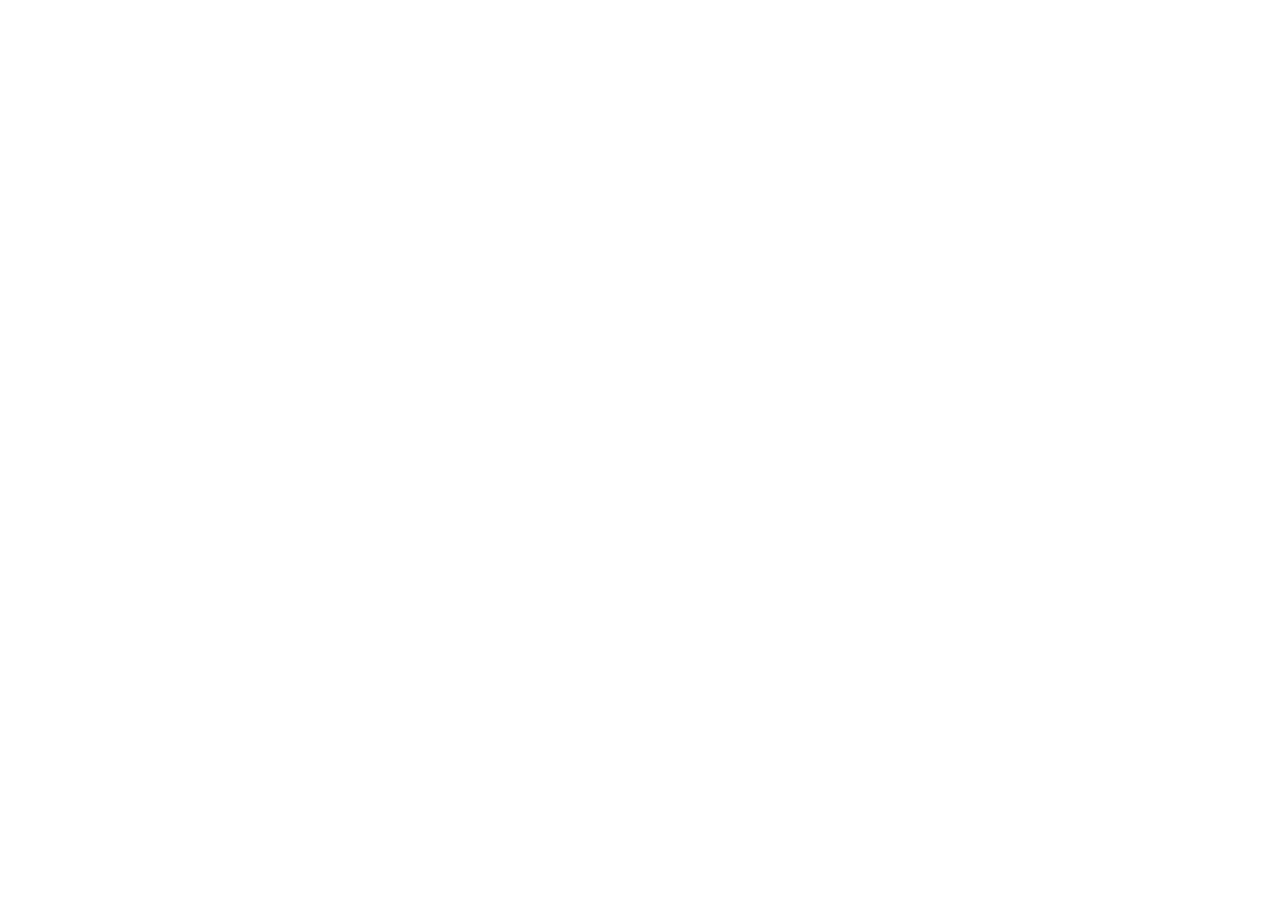
==== cardapio.html @ 144832c1 "Inicio cafeteria" ====
<!DOCTYPE html>
<html lang="pt-br">
<head>
    <meta charset="UTF-8">
    <meta name="viewport" content="width=device-width, initial-scale=1.0">
    <title>Cardápio - Cafeteria</title>
</head>
<body>
    <header>
        
    </header>
    
</body>
</html>
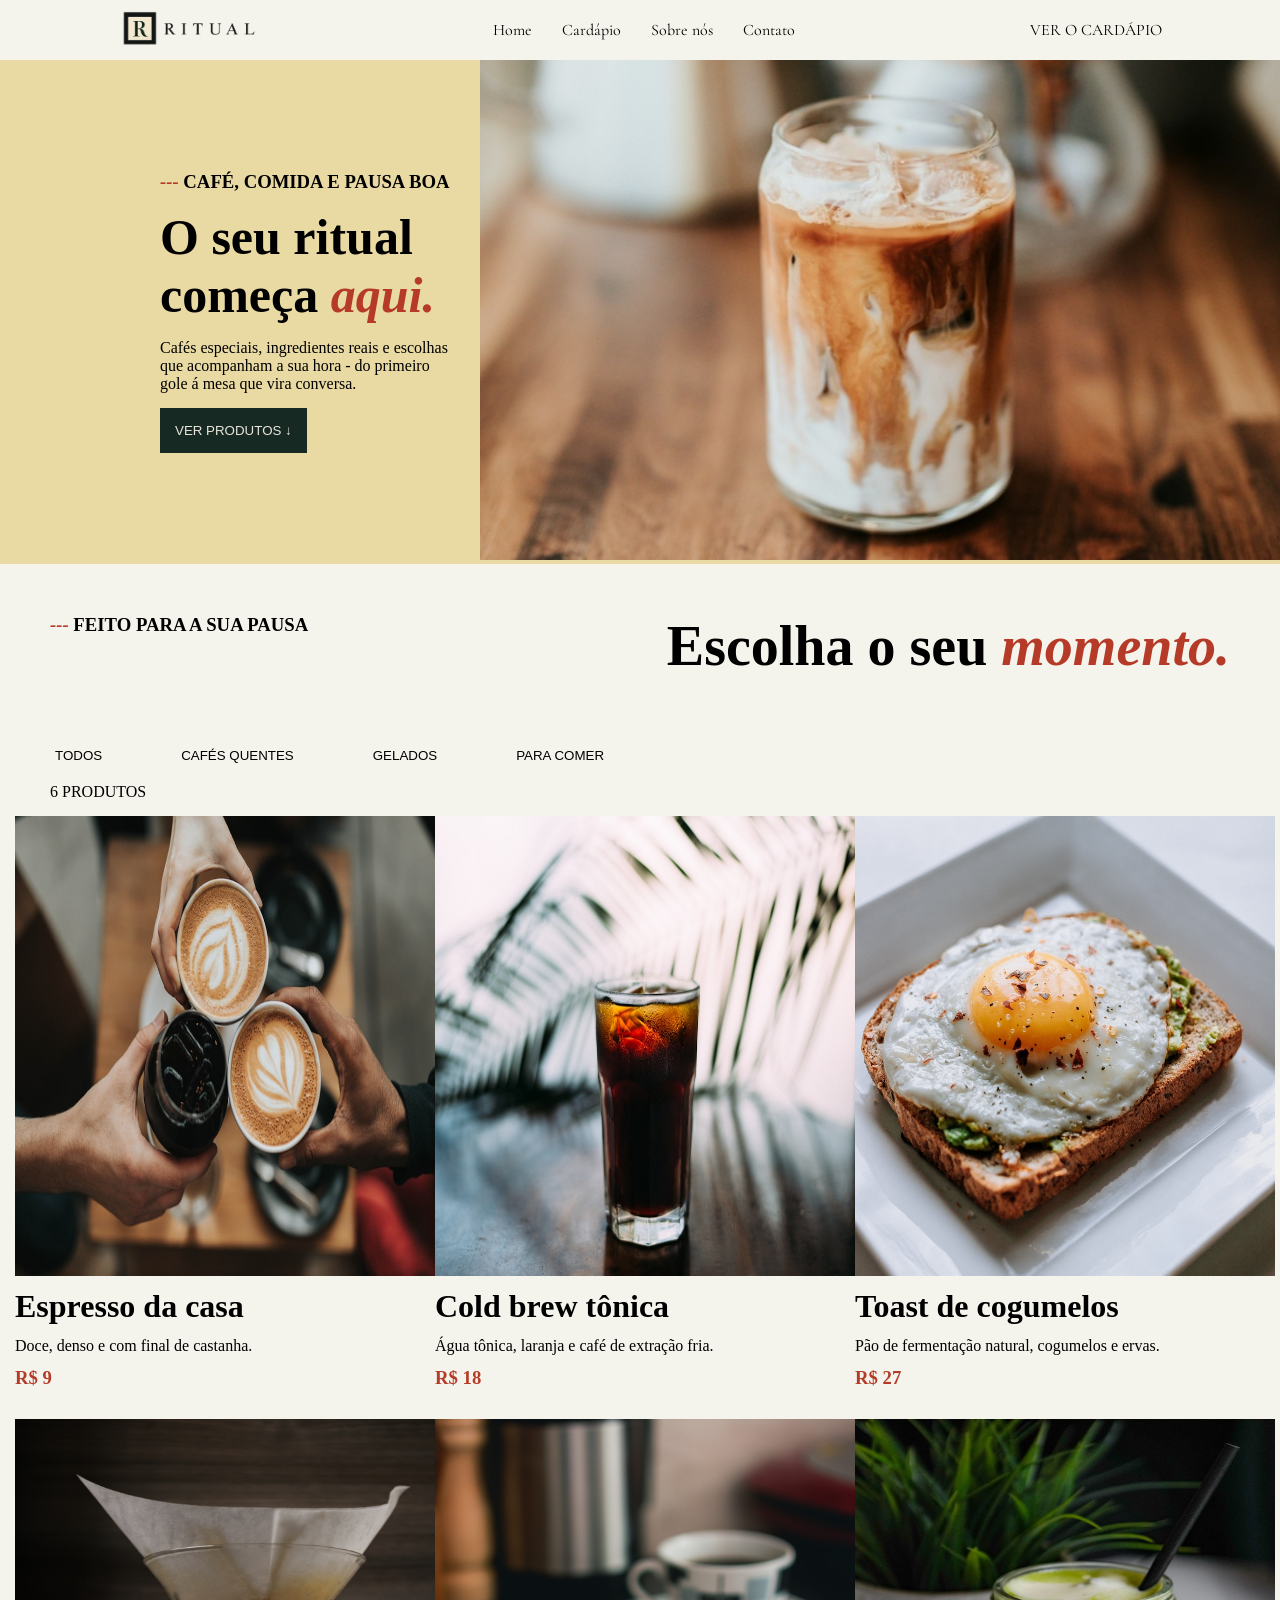
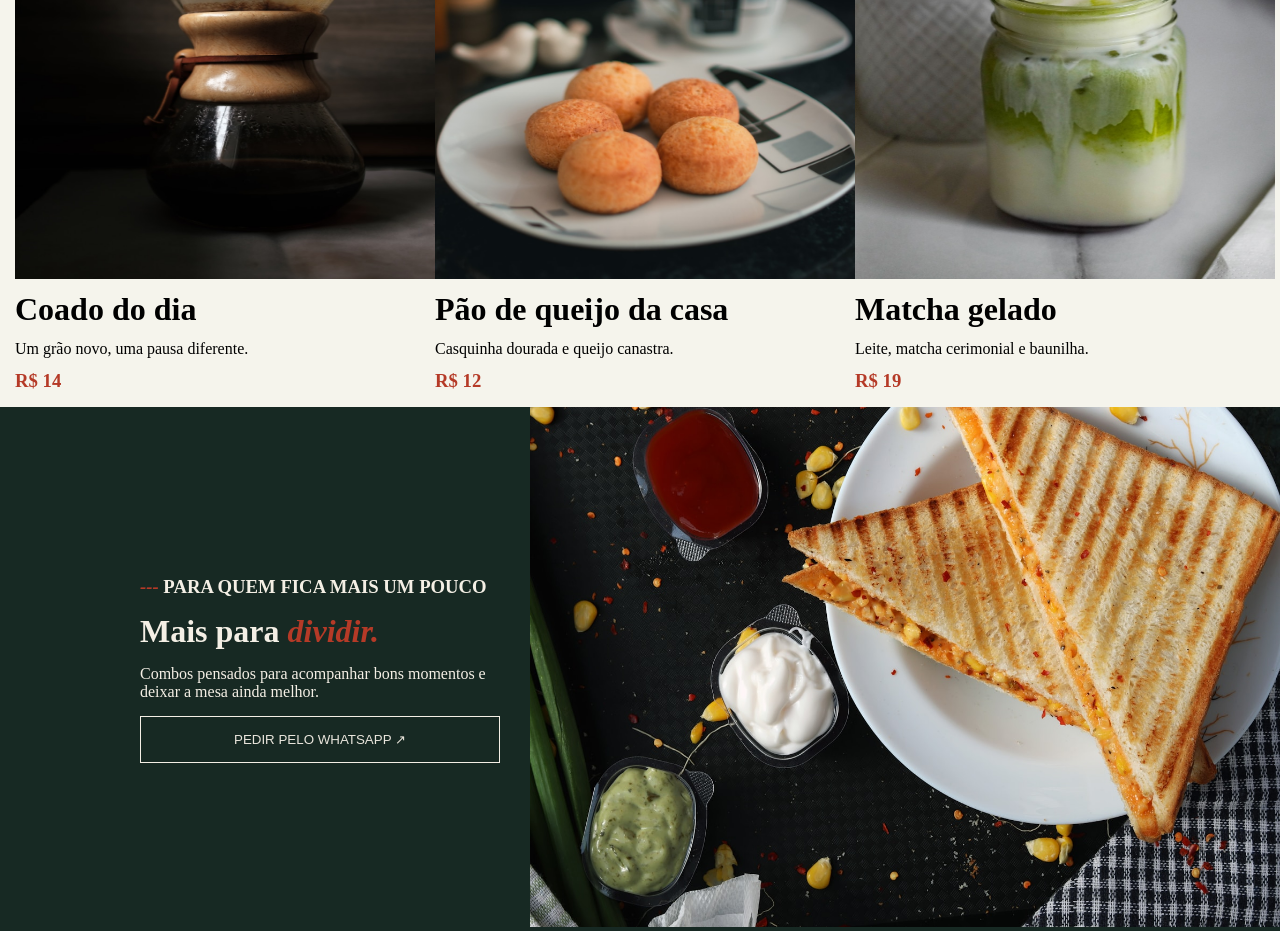
==== commit 013dfe21: "Hero e cardapio finalizado" ====
--- a/cardapio.html
+++ b/cardapio.html
@@ -3,12 +3,105 @@
 <head>
     <meta charset="UTF-8">
     <meta name="viewport" content="width=device-width, initial-scale=1.0">
+    <link rel="stylesheet" href="cardapio.css">
+    <link rel="preconnect" href="https://fonts.googleapis.com">
+<link rel="preconnect" href="https://fonts.gstatic.com" crossorigin>
+<link href="https://fonts.googleapis.com/css2?family=Cormorant+Garamond:ital,wght@0,300..700;1,300.
+.700&family=Montserrat:ital,wght@0,100..900;1,100..900&family=Poppins:ital,wght@0,100;0,200;0,300;0,
+400;0,500;0,600;0,700;0,800;0,900;1,100;1,200;1,300;1,400;1,500;1,600;1,700;1,800;1,900&display=swap"
+ rel="stylesheet">
     <title>Cardápio - Cafeteria</title>
 </head>
 <body>
     <header>
-        
+           <img src="images/logo header_ cafeteria.png" alt="logo">
+        <div class="cabecalho">
+            <a class="ativo" href="#">Home</a>
+            <a href="#">Cardápio</a>
+            <a href="#">Sobre nós</a>
+            <a href="#">Contato</a>
+        </div>
+        <a class="ver" href="#">VER O CARDÁPIO</a>
     </header>
-    
+    <div class="hero">
+        <div class="inicio">
+            <h3><i>---</i> CAFÉ, COMIDA E PAUSA BOA</h3>
+            <h1 class="linha">O seu ritual começa <i>aqui.</i></h1>
+            <p class="paragrafo">Cafés especiais, ingredientes reais e escolhas que acompanham a sua hora - do primeiro gole á mesa que vira conversa.</p>
+            <button>VER PRODUTOS ↓</button>
+        </div>
+
+        <div class="cafe">
+            <img src="images/img_cafe_cardapio.jpeg" alt="">
+        </div>
+    </div>
+    <!-- começo cardapio -->
+    <div class="cabeca">
+        <h3><i>---</i> FEITO PARA A SUA PAUSA</h3>
+        <h1>Escolha o seu <i>momento.</i></h1>
+    </div>
+    <div class="catalogo">
+        <button class="botao">TODOS</button>
+        <button class="botao">CAFÉS QUENTES</button>
+        <button class="botao">GELADOS</button>
+        <button class="botao">PARA COMER</button>
+
+        <p class="prod">6 PRODUTOS</p>
+        <div class="itens">
+            <div class="card1">
+                <img src="images/product-espresso.jpg" alt="">
+                <h1>Espresso da casa</h1>
+                <p>Doce, denso e com final de castanha.</p>
+                <h3>R$ 9</h3>
+            </div>
+            <div class="card2">
+                <img src="images/product-cold-brew-tonica.jpg" alt="">
+                <h1>Cold brew tônica</h1>
+                <p>Água tônica, laranja e café de extração fria.</p>
+                <h3>R$ 18</h3>
+            </div>
+            <div class="card3">
+                <img src="images/product-toast-cogumelos.jpg" alt="">
+                <h1>Toast de cogumelos</h1>
+                <p>Pão de fermentação natural, cogumelos e ervas.</p>
+                <h3>R$ 27</h3>
+            </div>
+        </div>
+        <div class="itens">
+            <div class="card1">
+                <img src="images/product-coado.jpg" alt="">
+                <h1>Coado do dia</h1>
+                <p>Um grão novo, uma pausa diferente.</p>
+                <h3>R$ 14</h3>
+            </div>
+            <div class="card2">
+                <img src="images/product-pao-de-queijo.jpg" alt="">
+                <h1>Pão de queijo da casa</h1>
+                <p>Casquinha dourada e queijo canastra.</p>
+                <h3>R$ 12</h3>
+            </div>
+            <div class="card3">
+                <img src="images/product-matcha.jpg" alt="">
+                <h1>Matcha gelado</h1>
+                <p>Leite, matcha cerimonial e baunilha.</p>
+                <h3>R$ 19</h3>
+            </div>
+        </div>
+    </div>
+    <div class="final">
+        <div class="text">
+             <h3><i>---</i> PARA QUEM FICA MAIS UM POUCO</h3>
+             <h1 class="linha">Mais para <i>dividir.</i></h1>
+             <p class="paragrafo">Combos pensados para acompanhar bons momentos e deixar a mesa ainda melhor.</p>
+             <button>PEDIR PELO WHATSAPP ↗</button>
+         </div>
+
+         <div class="imagem">
+             <img src="images/share-table.jpg" alt="">
+         </div>
+    </div>
+    <footer>
+
+    </footer>
 </body>
 </html>
--- a/cardapio.css
+++ b/cardapio.css
@@ -0,0 +1,172 @@
+*{
+    margin: 0%;
+    padding: 0%;
+}
+
+/*
+ CORES:
+    color - Bege escuro: #E8D8A3;
+    color - Verde escuro: #152722;
+    color - Bege claro: #F5F4EC;
+    color - Azul claro: #82B5C2;
+    color - Laranja escuro: #AE3A25;
+*/
+.body{
+    font-family: 'Cormorant Garamond', serif;
+}
+
+header{
+    display: flex;
+    justify-content: space-around;
+    align-items: center;
+    background-color: #F5F4EC;
+    width: 100%;
+    height: 60px;
+    font-family: 'Cormorant Garamond', serif;
+    
+    img{
+        width: 140px;
+    }
+
+    .cabecalho{
+        display: flex;
+        gap: 30px;
+        a{
+            color: black;
+            font-weight: 400;
+            text-decoration: none;
+
+            &:hover{
+                color: #AE3A25;
+                transition: 0.3s;
+                text-decoration: underline;
+             }
+        }
+    }
+
+    .ver{
+        color: black;
+        text-decoration: none;
+        font-weight: 400;
+    }
+}
+
+.ativo{ 
+    color: #102b24; 
+}
+
+.hero{
+    display: flex;
+    align-items: center;
+    justify-content: space-between;
+    background-color:#E9D9A3;
+    gap: 12px;
+    i{
+        color: #B53A27;
+    }
+    .inicio{
+        display: flex;
+        flex-direction: column;
+        align-items: flex-start;
+        max-width: 300px;
+        margin-left: 160px;
+        gap: 15px;
+        .paragrafo{
+            max-width: 590px;
+        }
+        .linha{
+            font-size: 50px;
+            i{
+                color: #B53A27;
+            }
+        }
+        button{
+            padding: 15px;
+            background-color: #172923;
+            color: #E9E5DC;
+            border: none;
+        }
+    }
+    .cafe{
+        img{
+            width: 800px;
+            height: 500px;
+        }
+    }
+}
+.cabeca{
+    padding: 50px;
+    display: flex;
+    justify-content: space-between;
+    background-color: #F5F4EC;
+    i{
+        color: #B53A27;
+    }
+    h1{
+        font-size: 350%;
+    }
+}
+.catalogo{
+    background-color: #F5F4EC;
+    .botao{
+        background-color: #F5F4EC;
+        padding: 20px;
+        border: none;
+        margin-left: 35px;
+    }
+}
+.prod{
+    margin-left: 50px;
+}
+.itens{
+    display: flex;
+    justify-content: space-evenly;
+    padding: 15px;
+    .card1, .card2, .card3{
+        display: flex;
+        flex-direction: column;
+        max-width: 480px;
+        gap: 12px;
+        img{
+            width: 420px;
+            height: 460px;
+        }
+        h3{
+            color: #B53A27;
+        }
+    }
+}
+
+.final{
+    display: flex;
+    align-items: center;
+    justify-content: space-between;
+    background-color: #172923;
+    i{
+        color: #B53A27;
+    }
+    .text{
+        display: flex;
+        flex-direction: column;
+        color: #F4EFE5;
+        max-width: 360px;
+        margin-left: 140px;
+        gap: 15px;
+        button{
+            padding: 15px;
+            background-color: #172923;
+            color: #E9E5DC;
+            border:solid 1px #F4EFE5;
+        }
+    }
+    .imagem{
+        img{
+            width: 750PX;
+            height: 520px;
+        }
+    }
+}
+
+footer{
+
+}
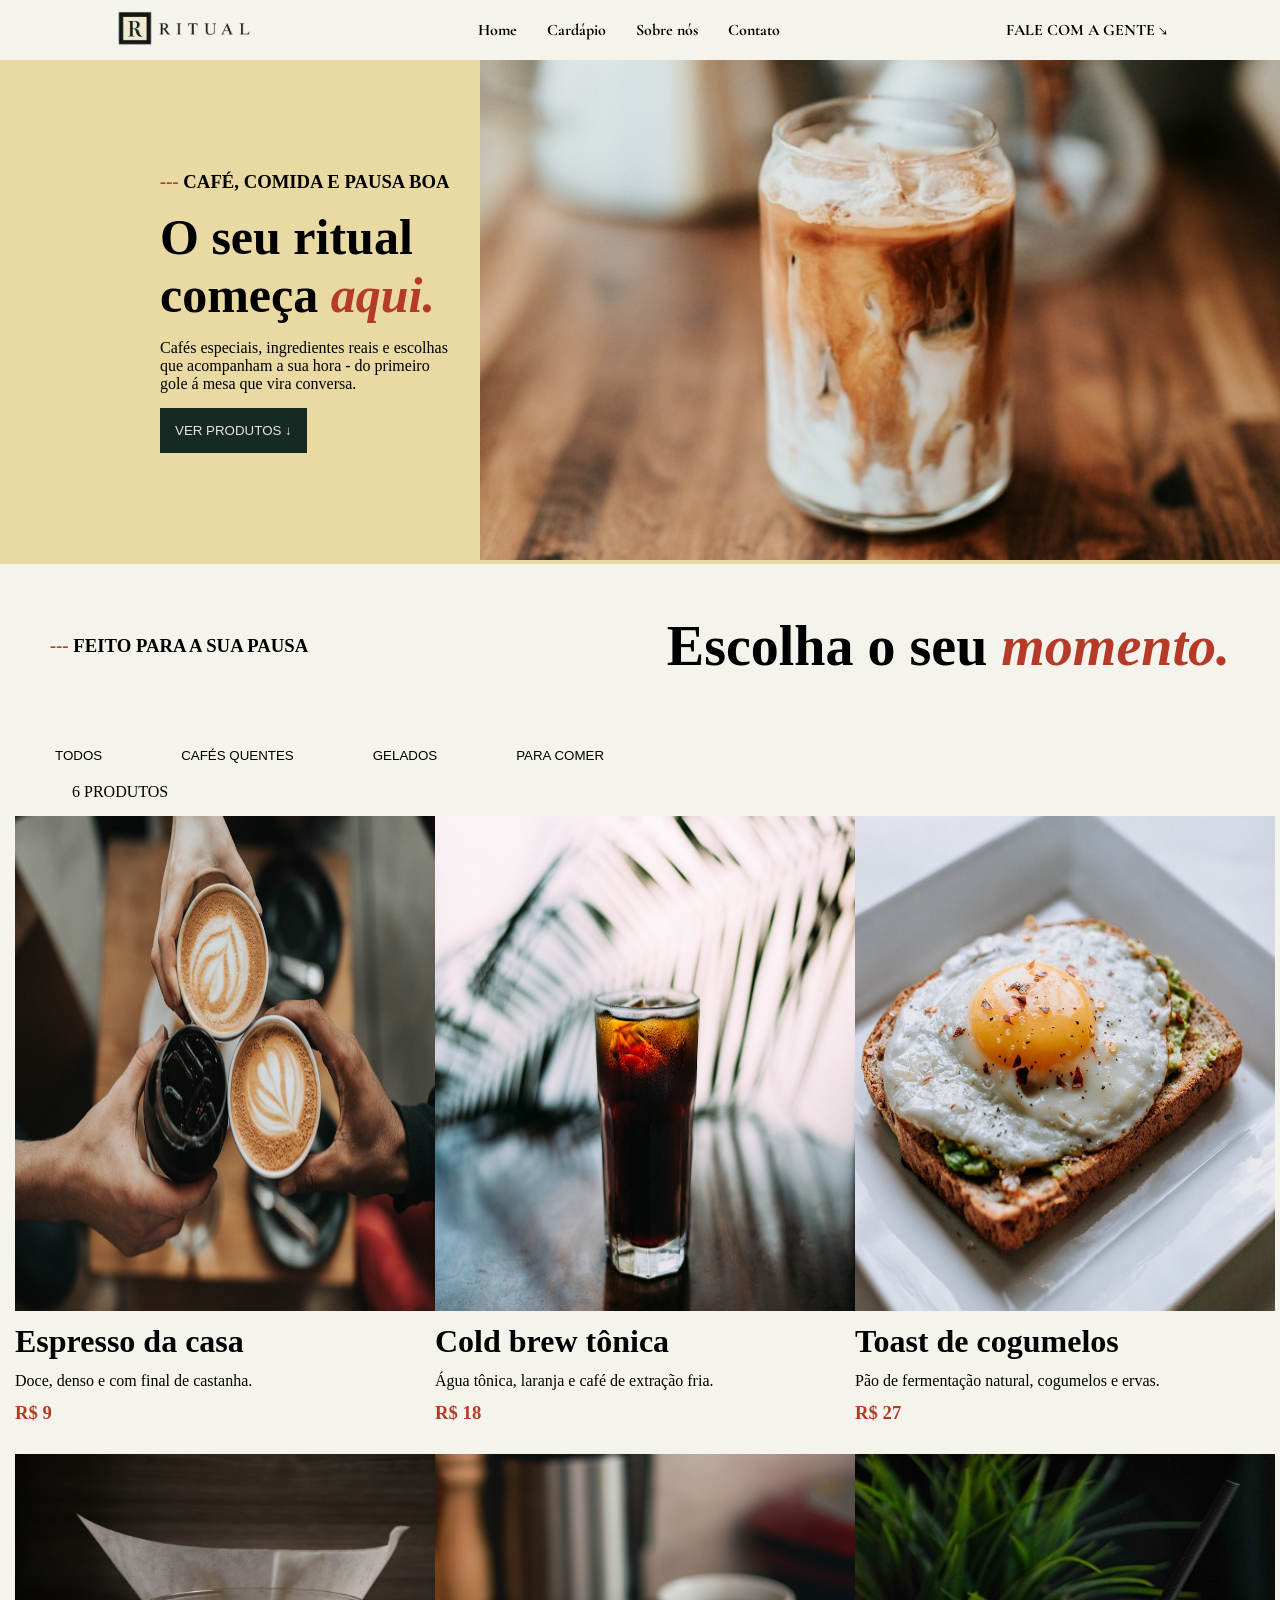
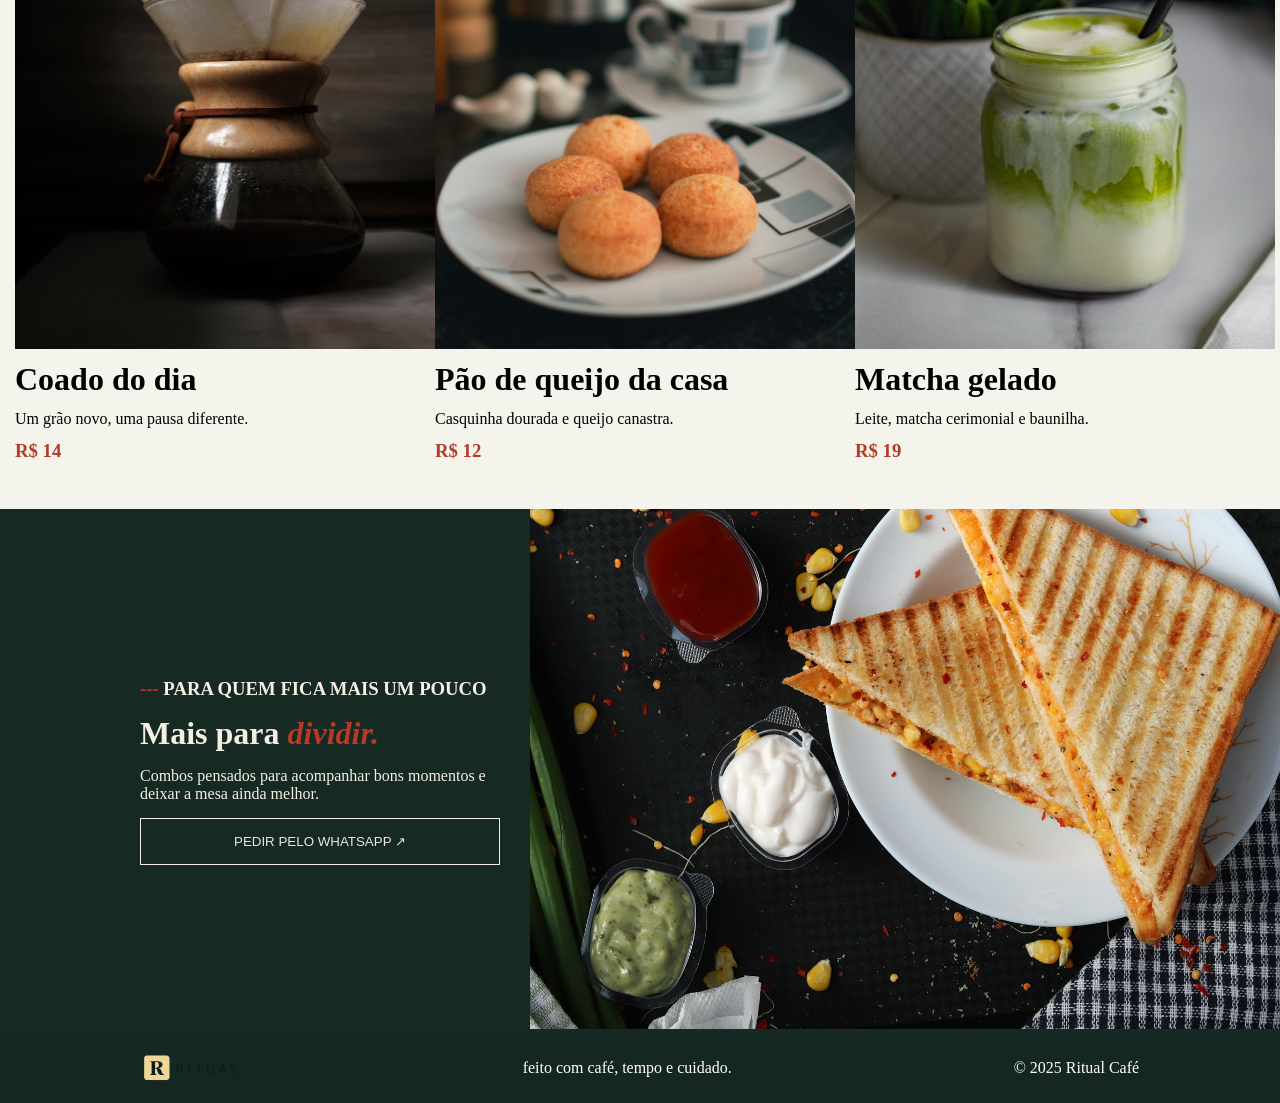
==== commit cbe7bb1f: "Finalização de footer e reparação do header" ====
--- a/cardapio.html
+++ b/cardapio.html
@@ -13,15 +13,15 @@
     <title>Cardápio - Cafeteria</title>
 </head>
 <body>
-    <header>
+    <header class="fonte">
            <img src="images/logo header_ cafeteria.png" alt="logo">
         <div class="cabecalho">
-            <a class="ativo" href="#">Home</a>
+            <a href="#">Home</a>
             <a href="#">Cardápio</a>
             <a href="#">Sobre nós</a>
             <a href="#">Contato</a>
         </div>
-        <a class="ver" href="#">VER O CARDÁPIO</a>
+        <a class="ver" href="#">FALE COM A GENTE ↘</a>
     </header>
     <div class="hero">
         <div class="inicio">
@@ -101,6 +101,9 @@
          </div>
     </div>
     <footer>
+        <img src="images/logo footer.png" alt="">
+        <p>feito com café, tempo e cuidado.</p>
+        <p>© 2025 Ritual Café</p>
 
     </footer>
 </body>
--- a/cardapio.css
+++ b/cardapio.css
@@ -12,7 +12,10 @@
     color - Laranja escuro: #AE3A25;
 */
 .body{
-    font-family: 'Cormorant Garamond', serif;
+    font-family: "IBM Plex Mono", monospace;
+}
+.fonte{
+    font-family:  "Cormorant Garamond", serif;
 }
 
 header{
@@ -22,7 +25,6 @@
     background-color: #F5F4EC;
     width: 100%;
     height: 60px;
-    font-family: 'Cormorant Garamond', serif;
     
     img{
         width: 140px;
@@ -33,7 +35,7 @@
         gap: 30px;
         a{
             color: black;
-            font-weight: 400;
+            font-weight: 900;
             text-decoration: none;
 
             &:hover{
@@ -47,13 +49,10 @@
     .ver{
         color: black;
         text-decoration: none;
-        font-weight: 400;
+        font-weight: 900;
     }
 }
 
-.ativo{ 
-    color: #102b24; 
-}
 
 .hero{
     display: flex;
@@ -85,6 +84,7 @@
             background-color: #172923;
             color: #E9E5DC;
             border: none;
+            cursor: pointer;
         }
     }
     .cafe{
@@ -97,6 +97,7 @@
 .cabeca{
     padding: 50px;
     display: flex;
+    align-items: center;
     justify-content: space-between;
     background-color: #F5F4EC;
     i{
@@ -107,16 +108,22 @@
     }
 }
 .catalogo{
+    padding-bottom: 32px;
     background-color: #F5F4EC;
     .botao{
         background-color: #F5F4EC;
         padding: 20px;
         border: none;
         margin-left: 35px;
+        cursor: pointer;
+        &:hover{
+                transition: 0.3s;
+                text-decoration: 2.5px underline #AE3A25;
+             }
     }
 }
 .prod{
-    margin-left: 50px;
+    margin-left: 72px;
 }
 .itens{
     display: flex;
@@ -129,7 +136,7 @@
         gap: 12px;
         img{
             width: 420px;
-            height: 460px;
+            height: 495px;
         }
         h3{
             color: #B53A27;
@@ -153,6 +160,7 @@
         margin-left: 140px;
         gap: 15px;
         button{
+            cursor: pointer;
             padding: 15px;
             background-color: #172923;
             color: #E9E5DC;
@@ -168,5 +176,15 @@
 }
 
 footer{
+    display: flex;
+    background-color: #152722;
+    width: 100%;
+    height: 70px;
+    justify-content: space-around;
+    align-items: center;
+    color: white;
 
+    img{
+        width: 100px;
+    }
 }
